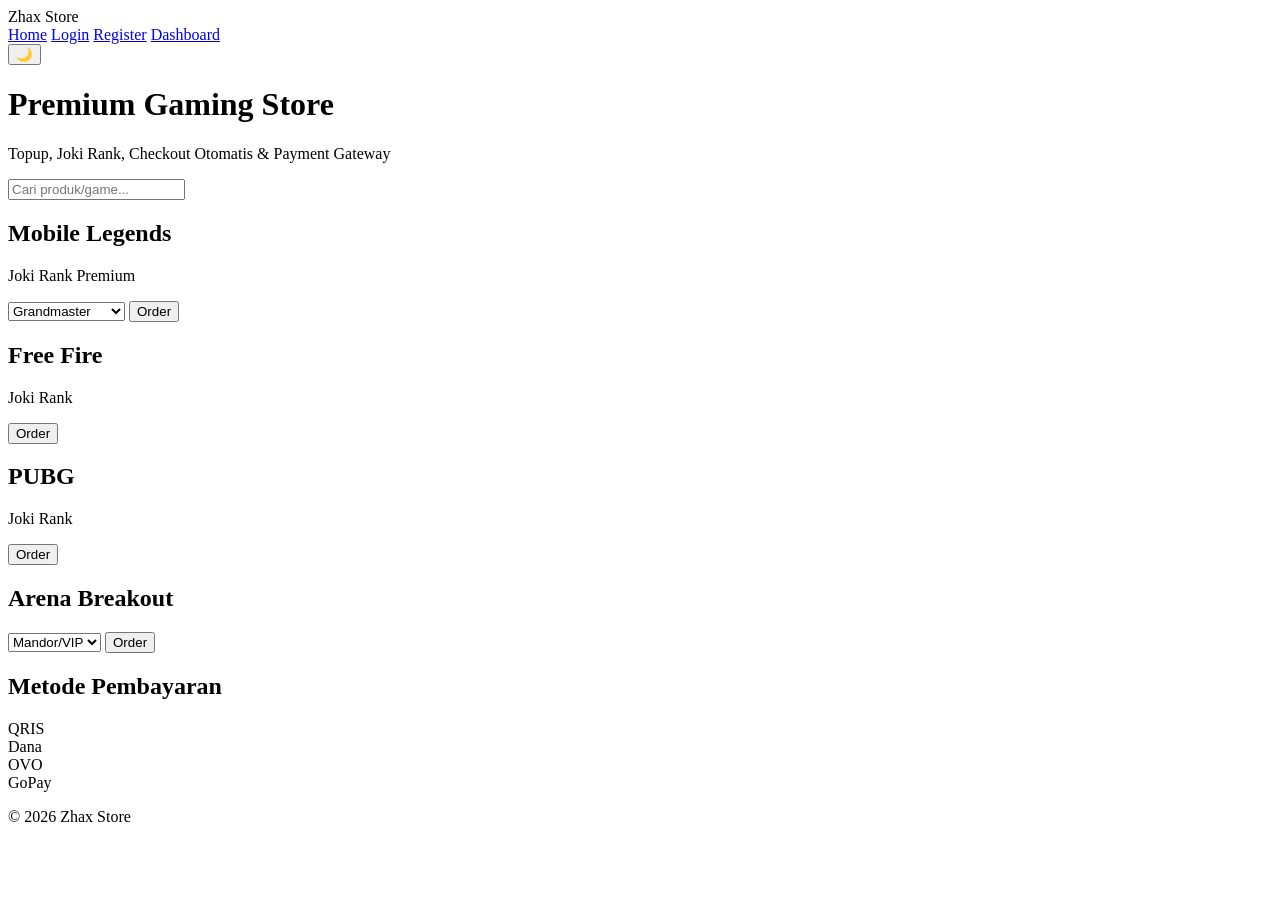
==== index.html @ ca8e63b9 "Add files via upload" ====
<!DOCTYPE html>
<html lang="id">
<head>
<meta charset="UTF-8">
<meta name="viewport" content="width=device-width, initial-scale=1.0">
<title>Zhax Store Premium</title>
<link rel="stylesheet" href="../css/style.css">
<script defer src="../js/app.js"></script>
</head>
<body>
<nav>
<div class="logo">Zhax Store</div>
<div>
<a href="index.html">Home</a>
<a href="login.html">Login</a>
<a href="register.html">Register</a>
<a href="dashboard.html">Dashboard</a>
</div>
<button id="themeToggle">🌙</button>
</nav>

<header class="hero">
<h1>Premium Gaming Store</h1>
<p>Topup, Joki Rank, Checkout Otomatis & Payment Gateway</p>
<input type="text" id="searchInput" placeholder="Cari produk/game...">
</header>

<section class="grid" id="productGrid">

<div class="card">
<h2>Mobile Legends</h2>
<p>Joki Rank Premium</p>
<select>
<option>Grandmaster</option>
<option>Epic</option>
<option>Legend</option>
<option>Mythic</option>
<option>Mythic Honor</option>
<option>Mythic Glory</option>
<option>Mythic Immortal</option>
</select>
<button onclick="orderWA('Mobile Legend')">Order</button>
</div>

<div class="card">
<h2>Free Fire</h2>
<p>Joki Rank</p>
<button onclick="orderWA('Free Fire')">Order</button>
</div>

<div class="card">
<h2>PUBG</h2>
<p>Joki Rank</p>
<button onclick="orderWA('PUBG')">Order</button>
</div>

<div class="card">
<h2>Arena Breakout</h2>
<select>
<option>Mandor/VIP</option>
<option>Value</option>
<option>Koen</option>
</select>
<button onclick="orderWA('Arena Breakout')">Order</button>
</div>

</section>

<section class="payments">
<h2>Metode Pembayaran</h2>
<div class="payment-list">
<div>QRIS</div>
<div>Dana</div>
<div>OVO</div>
<div>GoPay</div>
</div>
</section>

<footer>
<p>© 2026 Zhax Store</p>
</footer>

</body>
</html>
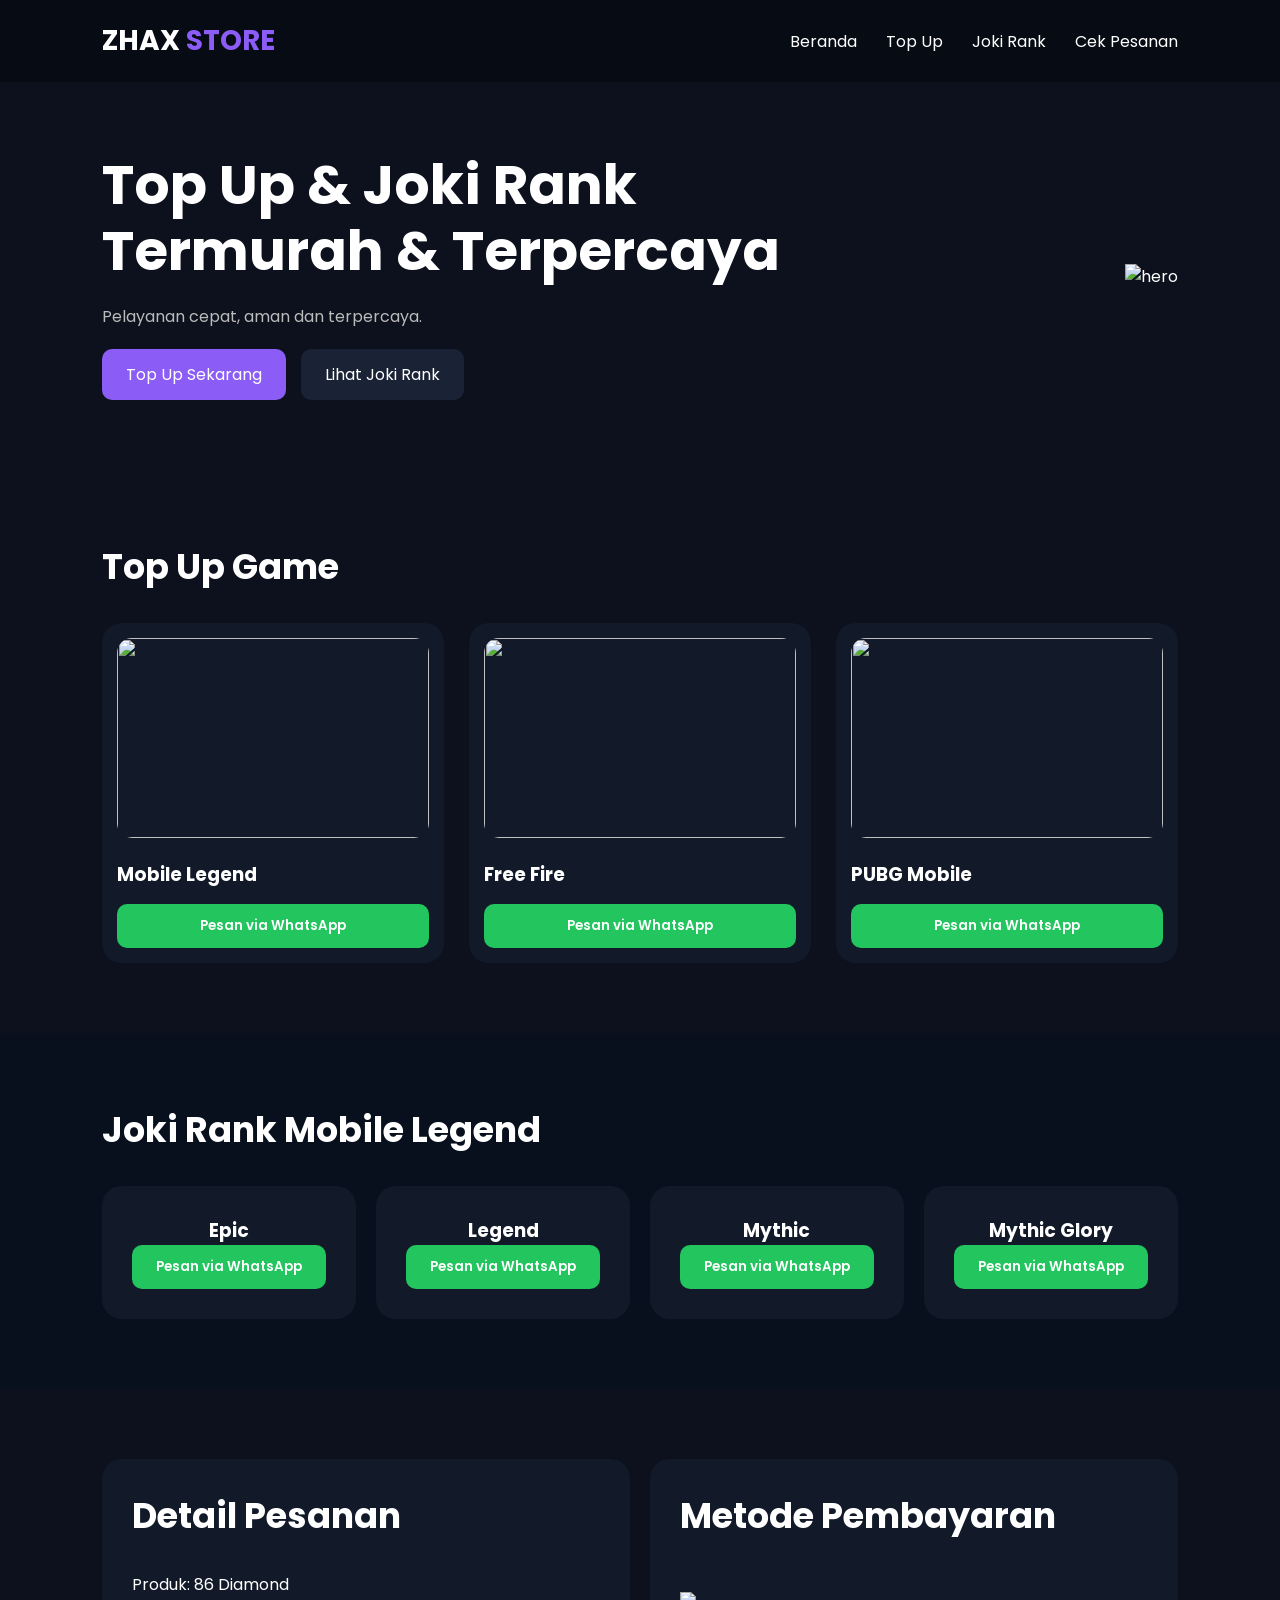
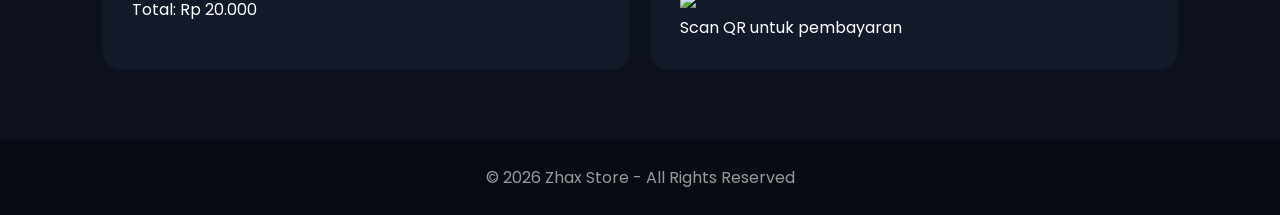
==== commit ec2be968: "Add files via upload" ====
--- a/index.html
+++ b/index.html
@@ -1,84 +1,108 @@
 <!DOCTYPE html>
 <html lang="id">
 <head>
-<meta charset="UTF-8">
-<meta name="viewport" content="width=device-width, initial-scale=1.0">
-<title>Zhax Store Premium</title>
-<link rel="stylesheet" href="../css/style.css">
-<script defer src="../js/app.js"></script>
+  <meta charset="UTF-8" />
+  <meta name="viewport" content="width=device-width, initial-scale=1.0"/>
+  <title>Zhax Store</title>
+  <link rel="stylesheet" href="style.css"/>
+  <link rel="preconnect" href="https://fonts.googleapis.com">
+  <link href="https://fonts.googleapis.com/css2?family=Poppins:wght@300;400;500;600;700&display=swap" rel="stylesheet">
 </head>
 <body>
-<nav>
-<div class="logo">Zhax Store</div>
-<div>
-<a href="index.html">Home</a>
-<a href="login.html">Login</a>
-<a href="register.html">Register</a>
-<a href="dashboard.html">Dashboard</a>
-</div>
-<button id="themeToggle">🌙</button>
-</nav>
 
-<header class="hero">
-<h1>Premium Gaming Store</h1>
-<p>Topup, Joki Rank, Checkout Otomatis & Payment Gateway</p>
-<input type="text" id="searchInput" placeholder="Cari produk/game...">
+<header>
+  <div class="logo">ZHAX <span>STORE</span></div>
+  <nav>
+    <a href="#">Beranda</a>
+    <a href="#topup">Top Up</a>
+    <a href="#joki">Joki Rank</a>
+    <a href="#pesan">Cek Pesanan</a>
+  </nav>
 </header>
 
-<section class="grid" id="productGrid">
+<section class="hero">
+  <div class="hero-text">
+    <h1>Top Up & Joki Rank<br>Termurah & Terpercaya</h1>
+    <p>Pelayanan cepat, aman dan terpercaya.</p>
+    <div class="btn-group">
+      <a class="btn primary" href="#topup">Top Up Sekarang</a>
+      <a class="btn" href="#joki">Lihat Joki Rank</a>
+    </div>
+  </div>
 
-<div class="card">
-<h2>Mobile Legends</h2>
-<p>Joki Rank Premium</p>
-<select>
-<option>Grandmaster</option>
-<option>Epic</option>
-<option>Legend</option>
-<option>Mythic</option>
-<option>Mythic Honor</option>
-<option>Mythic Glory</option>
-<option>Mythic Immortal</option>
-</select>
-<button onclick="orderWA('Mobile Legend')">Order</button>
-</div>
-
-<div class="card">
-<h2>Free Fire</h2>
-<p>Joki Rank</p>
-<button onclick="orderWA('Free Fire')">Order</button>
-</div>
-
-<div class="card">
-<h2>PUBG</h2>
-<p>Joki Rank</p>
-<button onclick="orderWA('PUBG')">Order</button>
-</div>
-
-<div class="card">
-<h2>Arena Breakout</h2>
-<select>
-<option>Mandor/VIP</option>
-<option>Value</option>
-<option>Koen</option>
-</select>
-<button onclick="orderWA('Arena Breakout')">Order</button>
-</div>
-
+  <div class="hero-img">
+    <img src="https://i.ibb.co/Jt7RZL4/mlbb.png" alt="hero">
+  </div>
 </section>
 
-<section class="payments">
-<h2>Metode Pembayaran</h2>
-<div class="payment-list">
-<div>QRIS</div>
-<div>Dana</div>
-<div>OVO</div>
-<div>GoPay</div>
-</div>
+<section id="topup" class="section">
+  <h2>Top Up Game</h2>
+
+  <div class="cards">
+    <div class="card">
+      <img src="https://i.ibb.co/Jt7RZL4/mlbb.png">
+      <h3>Mobile Legend</h3>
+      <button onclick="orderWA('Top Up Mobile Legend 86 Diamond - Rp 20.000')">Pesan via WhatsApp</button>
+    </div>
+
+    <div class="card">
+      <img src="https://i.ibb.co/TM1g4D6/freefire.jpg">
+      <h3>Free Fire</h3>
+      <button onclick="orderWA('Top Up Free Fire 140 Diamond - Rp 25.000')">Pesan via WhatsApp</button>
+    </div>
+
+    <div class="card">
+      <img src="https://i.ibb.co/0Y7J0xQ/pubg.jpg">
+      <h3>PUBG Mobile</h3>
+      <button onclick="orderWA('Top Up PUBG UC 60 - Rp 15.000')">Pesan via WhatsApp</button>
+    </div>
+  </div>
+</section>
+
+<section id="joki" class="section dark">
+  <h2>Joki Rank Mobile Legend</h2>
+
+  <div class="rank-grid">
+    <div class="rank-box">
+      <h3>Epic</h3>
+      <button onclick="orderWA('Joki Rank Epic Mobile Legend')">Pesan via WhatsApp</button>
+    </div>
+
+    <div class="rank-box">
+      <h3>Legend</h3>
+      <button onclick="orderWA('Joki Rank Legend Mobile Legend')">Pesan via WhatsApp</button>
+    </div>
+
+    <div class="rank-box">
+      <h3>Mythic</h3>
+      <button onclick="orderWA('Joki Rank Mythic Mobile Legend')">Pesan via WhatsApp</button>
+    </div>
+
+    <div class="rank-box">
+      <h3>Mythic Glory</h3>
+      <button onclick="orderWA('Joki Rank Mythic Glory Mobile Legend')">Pesan via WhatsApp</button>
+    </div>
+  </div>
+</section>
+
+<section class="section payment" id="pesan">
+  <div class="payment-box">
+    <h2>Detail Pesanan</h2>
+    <p>Produk: 86 Diamond</p>
+    <p>Total: Rp 20.000</p>
+  </div>
+
+  <div class="payment-box">
+    <h2>Metode Pembayaran</h2>
+    <img class="qr" src="https://api.qrserver.com/v1/create-qr-code/?size=200x200&data=ZHAXSTORE"/>
+    <p>Scan QR untuk pembayaran</p>
+  </div>
 </section>
 
 <footer>
-<p>© 2026 Zhax Store</p>
+  <p>© 2026 Zhax Store - All Rights Reserved</p>
 </footer>
 
+<script src="script.js"></script>
 </body>
 </html>
--- a/style.css
+++ b/style.css
@@ -0,0 +1,187 @@
+*{
+  margin:0;
+  padding:0;
+  box-sizing:border-box;
+  font-family:'Poppins',sans-serif;
+}
+
+body{
+  background:#0c111d;
+  color:white;
+}
+
+header{
+  display:flex;
+  justify-content:space-between;
+  align-items:center;
+  padding:20px 8%;
+  background:#070b13;
+  position:sticky;
+  top:0;
+  z-index:100;
+}
+
+.logo{
+  font-size:28px;
+  font-weight:700;
+}
+
+.logo span{
+  color:#8b5cf6;
+}
+
+nav a{
+  color:white;
+  text-decoration:none;
+  margin-left:25px;
+  transition:0.3s;
+}
+
+nav a:hover{
+  color:#8b5cf6;
+}
+
+.hero{
+  display:flex;
+  align-items:center;
+  justify-content:space-between;
+  padding:70px 8%;
+  gap:40px;
+}
+
+.hero-text h1{
+  font-size:55px;
+  line-height:1.2;
+}
+
+.hero-text p{
+  margin:20px 0;
+  color:#bbb;
+}
+
+.hero-img img{
+  width:500px;
+  max-width:100%;
+}
+
+.btn-group{
+  display:flex;
+  gap:15px;
+}
+
+.btn{
+  padding:13px 24px;
+  border-radius:10px;
+  text-decoration:none;
+  background:#1a2235;
+  color:white;
+}
+
+.primary{
+  background:#8b5cf6;
+}
+
+.section{
+  padding:70px 8%;
+}
+
+.section h2{
+  margin-bottom:30px;
+  font-size:35px;
+}
+
+.cards{
+  display:grid;
+  grid-template-columns:repeat(auto-fit,minmax(250px,1fr));
+  gap:25px;
+}
+
+.card{
+  background:#121a29;
+  border-radius:20px;
+  overflow:hidden;
+  padding:15px;
+  transition:0.3s;
+}
+
+.card:hover{
+  transform:translateY(-5px);
+}
+
+.card img{
+  width:100%;
+  height:200px;
+  object-fit:cover;
+  border-radius:15px;
+}
+
+.card h3{
+  margin:15px 0;
+}
+
+button{
+  width:100%;
+  padding:12px;
+  border:none;
+  border-radius:10px;
+  background:#22c55e;
+  color:white;
+  font-weight:600;
+  cursor:pointer;
+}
+
+.dark{
+  background:#08101d;
+}
+
+.rank-grid{
+  display:grid;
+  grid-template-columns:repeat(auto-fit,minmax(220px,1fr));
+  gap:20px;
+}
+
+.rank-box{
+  background:#121a29;
+  padding:30px;
+  border-radius:20px;
+  text-align:center;
+}
+
+.payment{
+  display:grid;
+  grid-template-columns:repeat(auto-fit,minmax(300px,1fr));
+  gap:20px;
+}
+
+.payment-box{
+  background:#121a29;
+  padding:30px;
+  border-radius:20px;
+}
+
+.qr{
+  width:200px;
+  margin-top:20px;
+}
+
+footer{
+  text-align:center;
+  padding:25px;
+  background:#070b13;
+  color:#999;
+}
+
+@media(max-width:900px){
+  .hero{
+    flex-direction:column;
+  }
+
+  .hero-text h1{
+    font-size:40px;
+  }
+
+  header{
+    flex-direction:column;
+    gap:15px;
+  }
+}
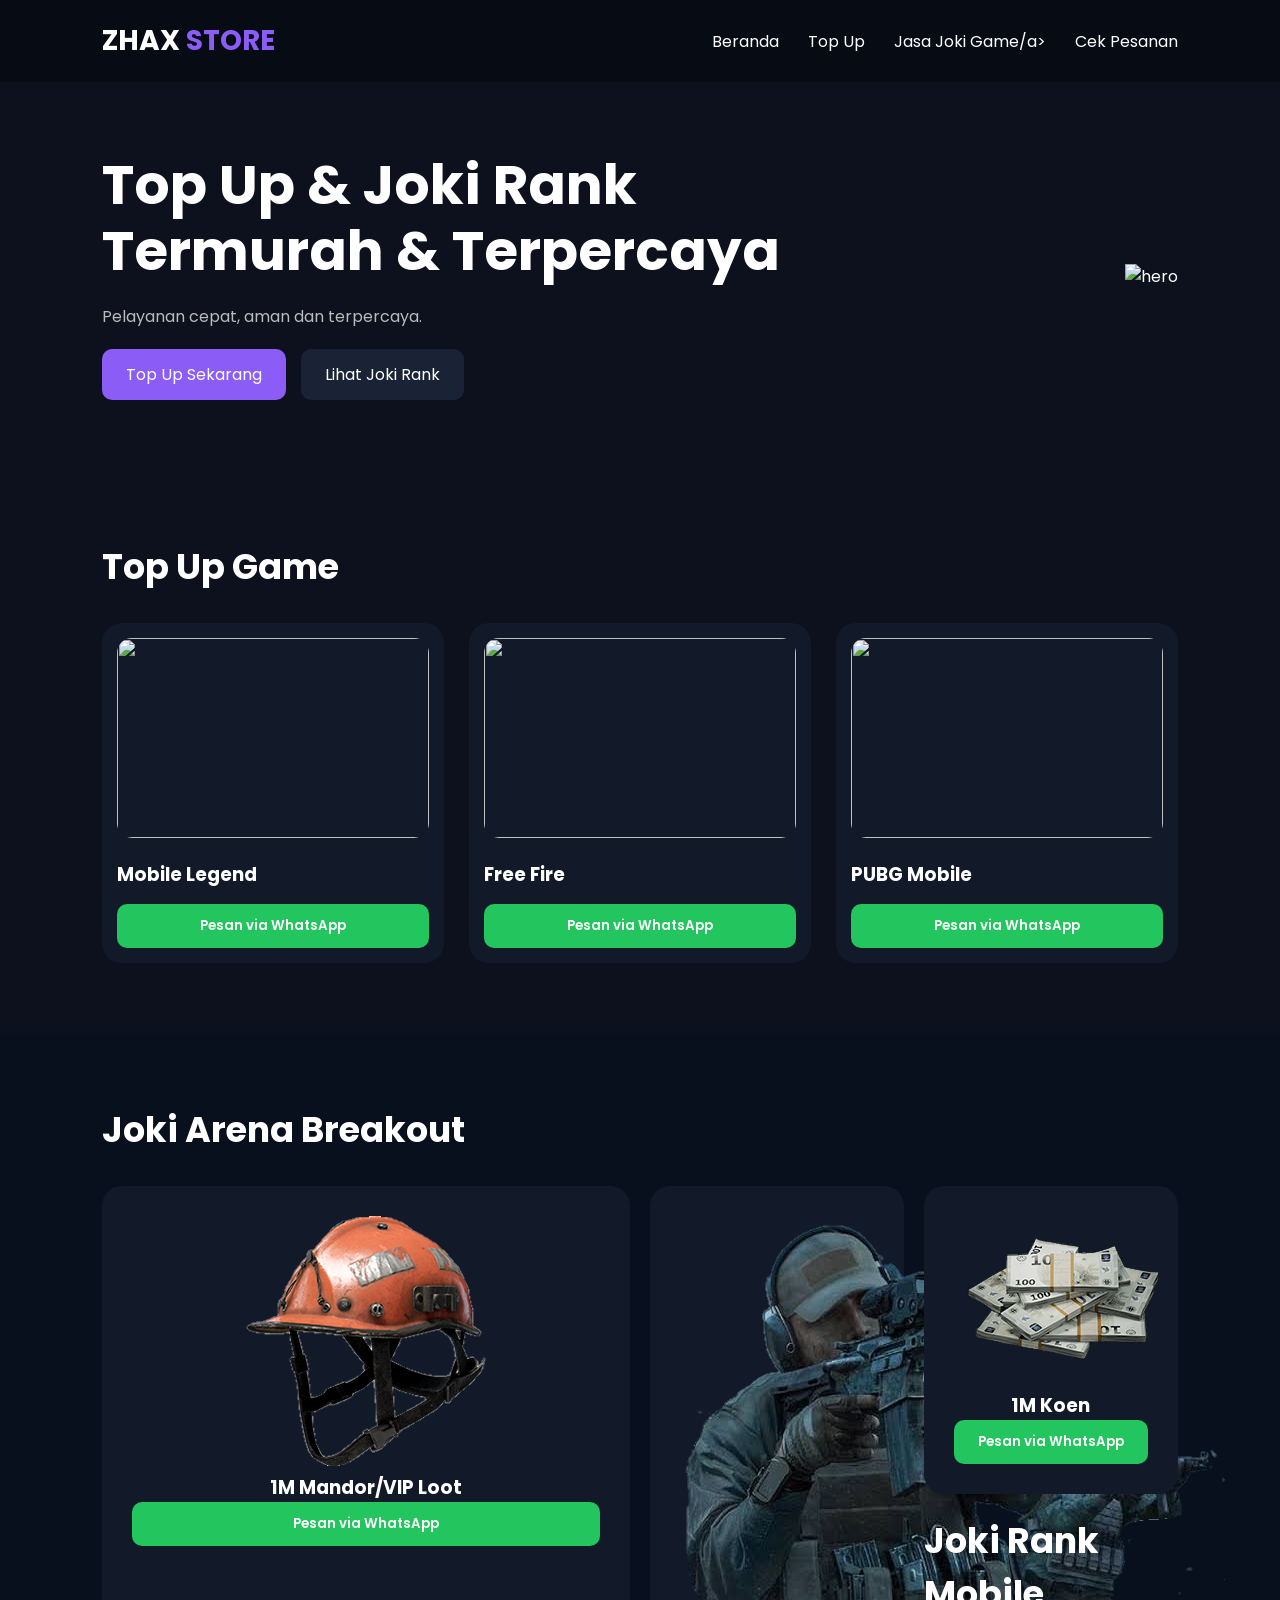
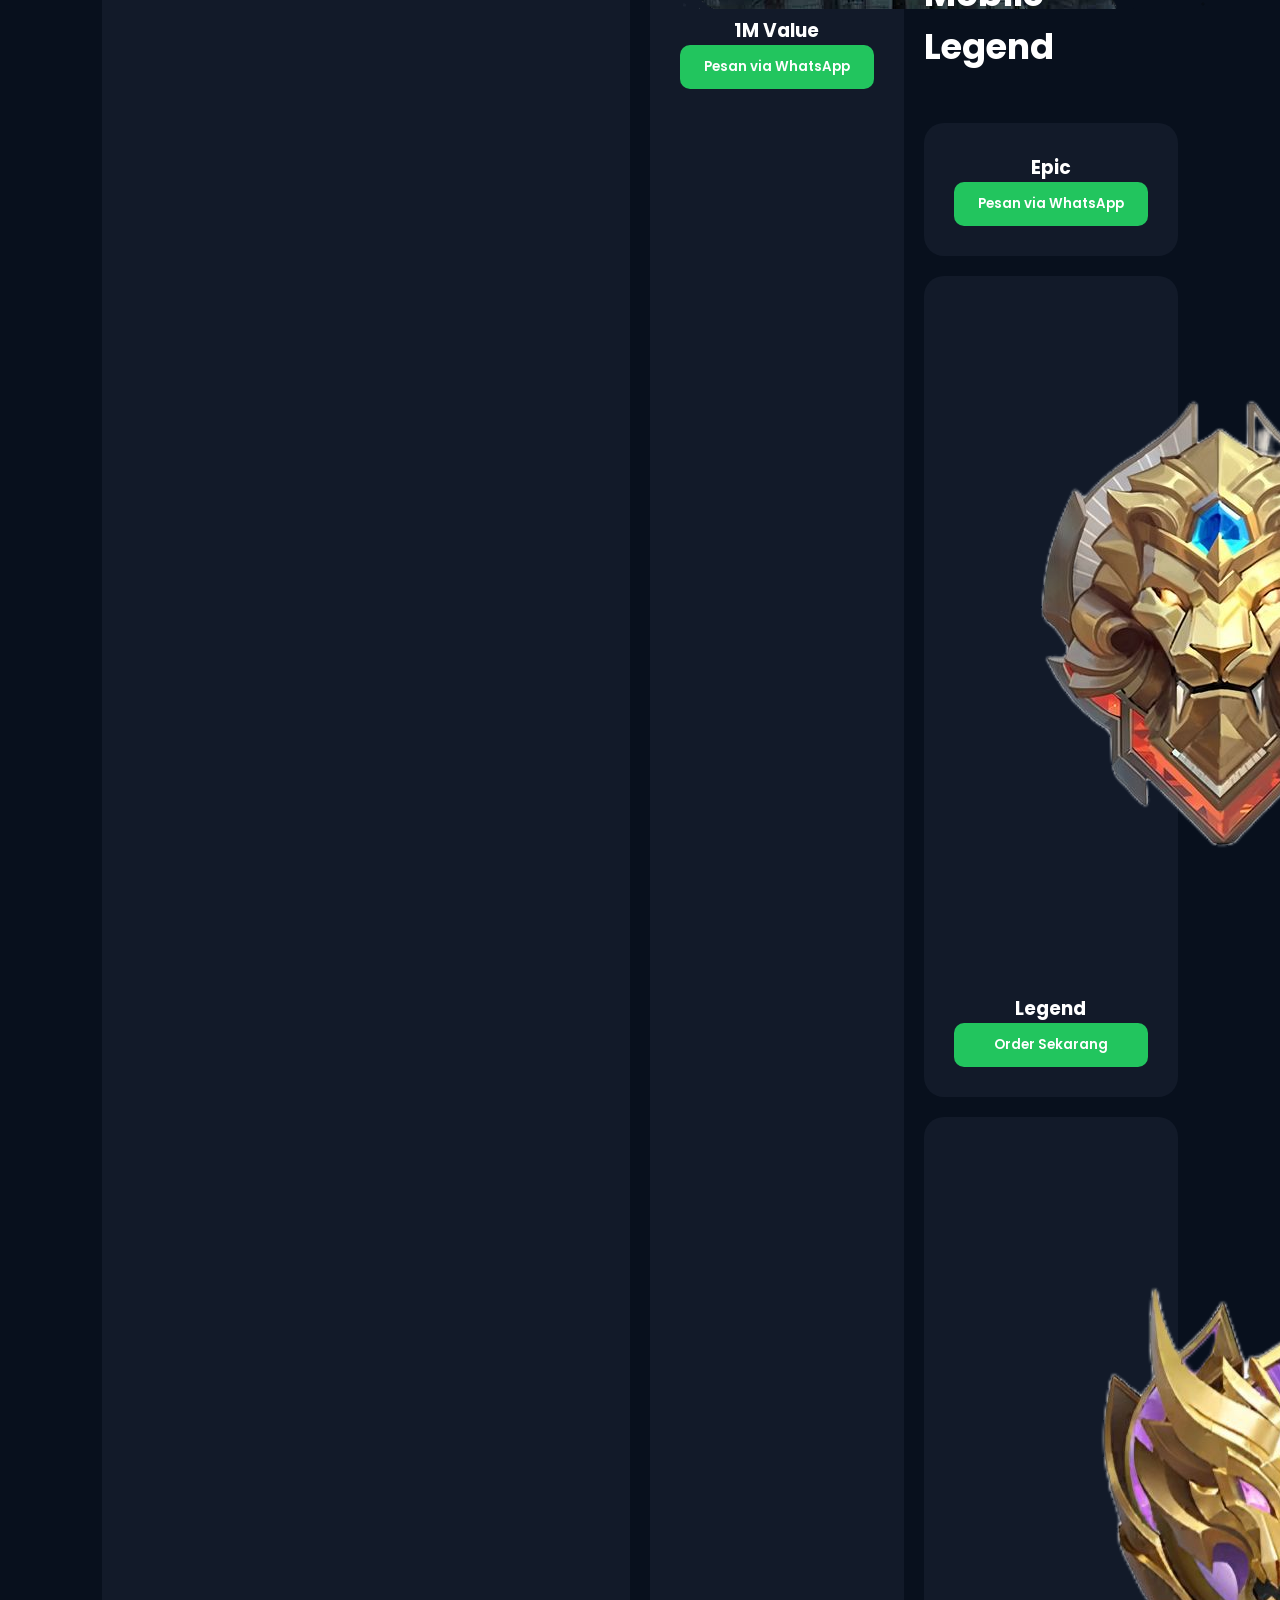
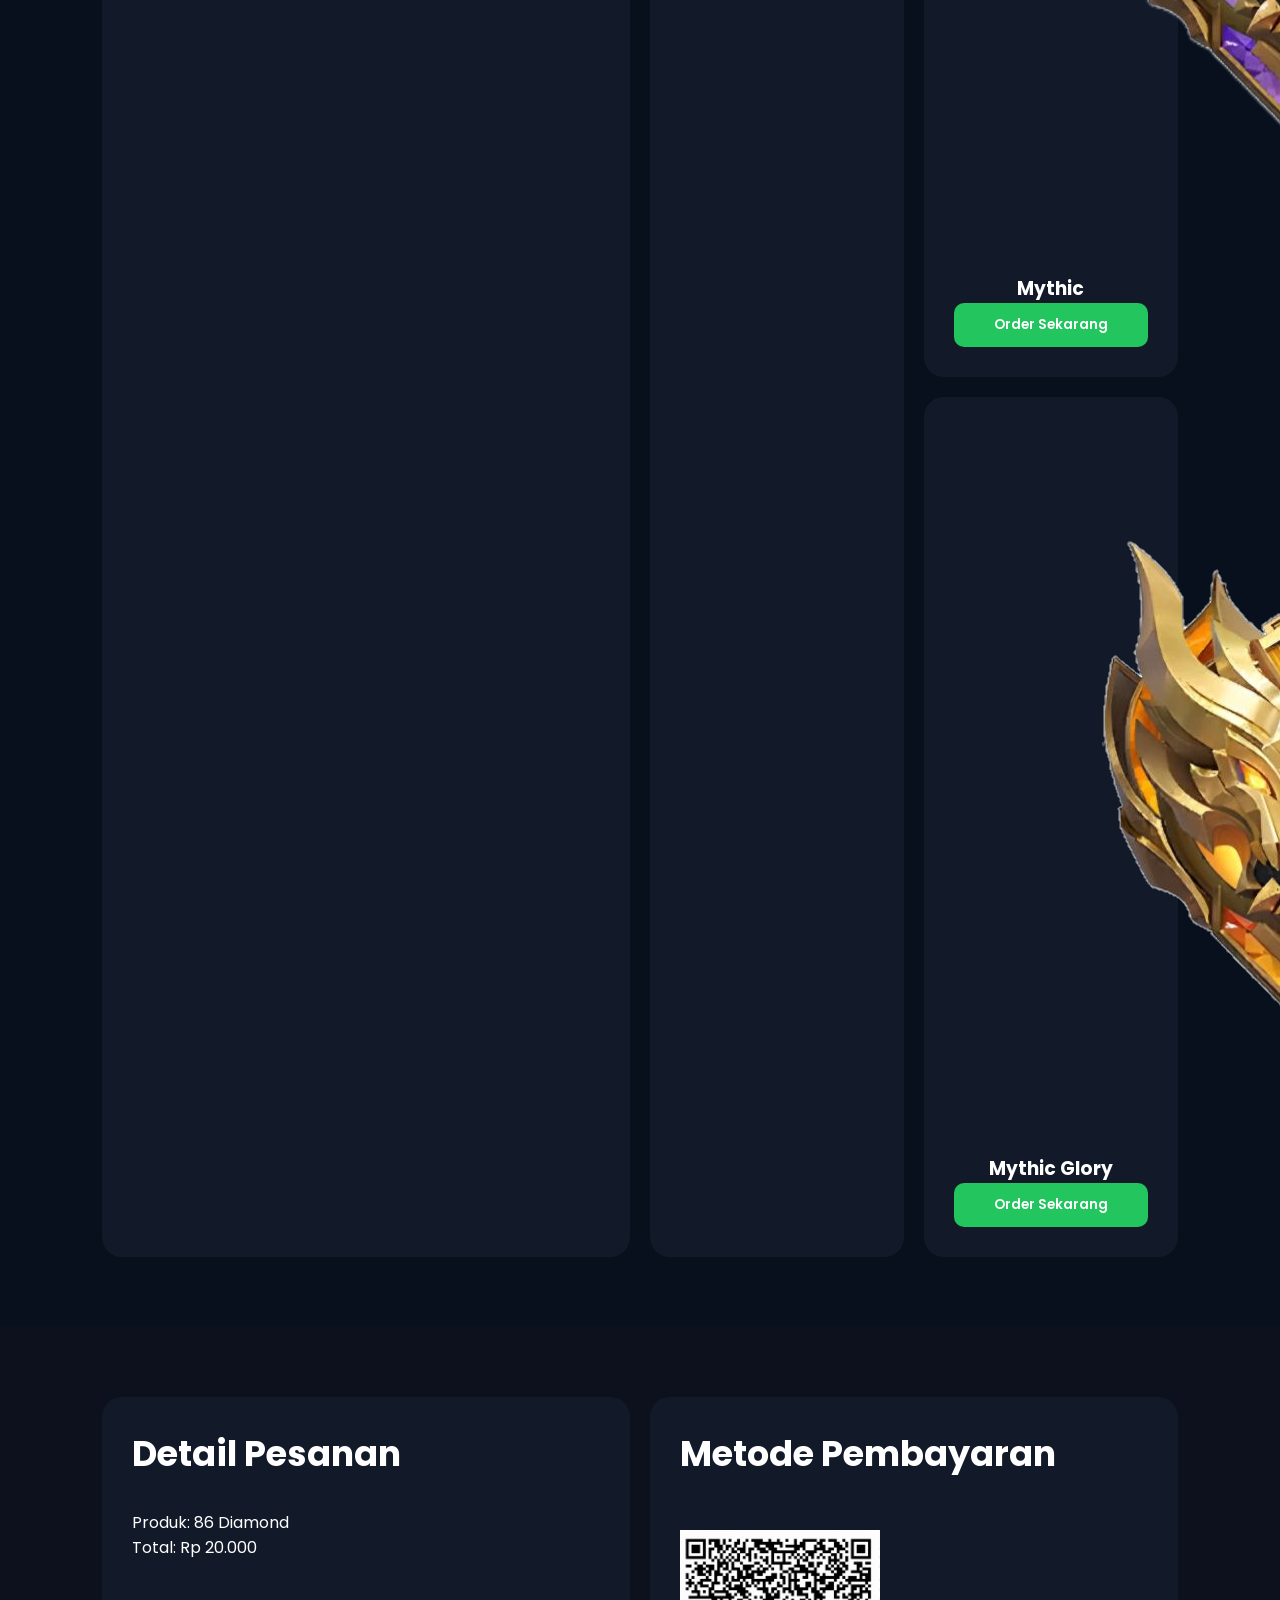
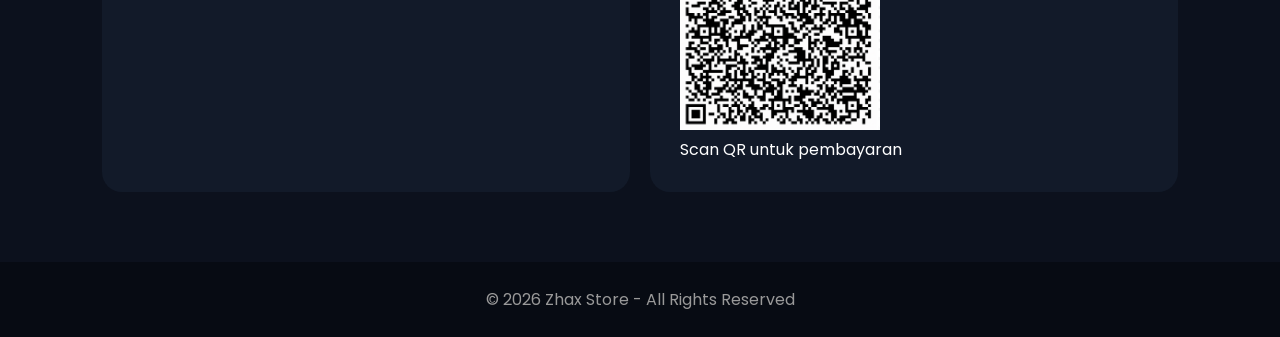
==== commit 6950fc93: "Add files via upload" ====
--- a/index.html
+++ b/index.html
@@ -15,7 +15,7 @@
   <nav>
     <a href="#">Beranda</a>
     <a href="#topup">Top Up</a>
-    <a href="#joki">Joki Rank</a>
+    <a href="#joki">Jasa Joki Game/a>
     <a href="#pesan">Cek Pesanan</a>
   </nav>
 </header>
@@ -60,6 +60,29 @@
 </section>
 
 <section id="joki" class="section dark">
+   <h2>Joki Arena Breakout</h2>
+    
+ <div class="rank-grid">
+    <div class="rank-box">
+       <img src="mandor.png" alt="Joki Epic" class="rank-img">
+      <h3>1M Mandor/VIP Loot</h3>
+      <button onclick="orderWA('Joki 1M Mandor/VIP Loot')">Pesan via WhatsApp</button>
+    </div>
+
+  <div class="rank-grid">
+     <div class="rank-box">
+      <img src="value.png" alt="Joki Epic" class="rank-img">
+      <h3>1M Value</h3>
+      <button onclick="orderWA('Joki 1M Value Arena Breakout')">Pesan via WhatsApp</button>
+    </div>
+    
+      <div class="rank-grid">
+      <div class="rank-box">
+       <img src="koen.png" alt="Joki Epic" class="rank-img">
+      <h3>1M Koen</h3>
+      <button onclick="orderWA('Joki 1M Koen Arena Breakout')">Pesan via WhatsApp</button>
+    </div>
+
   <h2>Joki Rank Mobile Legend</h2>
 
   <div class="rank-grid">
@@ -68,21 +91,32 @@
       <button onclick="orderWA('Joki Rank Epic Mobile Legend')">Pesan via WhatsApp</button>
     </div>
 
+    <div class="rank-grid">
     <div class="rank-box">
-      <h3>Legend</h3>
-      <button onclick="orderWA('Joki Rank Legend Mobile Legend')">Pesan via WhatsApp</button>
-    </div>
+    <img src="legend.png" alt="Joki Epic" class="rank-img">
+    <h3>Legend</h3>
+    <button onclick="orderWA('Joki Rank Legend Mobile Legends')">
+        Order Sekarang
+    </button>
+</div>
 
+    <div class="rank-grid">
     <div class="rank-box">
-      <h3>Mythic</h3>
-      <button onclick="orderWA('Joki Rank Mythic Mobile Legend')">Pesan via WhatsApp</button>
-    </div>
+    <img src="mythic.png" alt="Joki Epic" class="rank-img">
+    <h3>Mythic</h3>
+    <button onclick="orderWA('Joki Rank Mythic Mobile Legends')">
+        Order Sekarang
+    </button>
+</div>
 
+    <div class="rank-grid">
     <div class="rank-box">
-      <h3>Mythic Glory</h3>
-      <button onclick="orderWA('Joki Rank Mythic Glory Mobile Legend')">Pesan via WhatsApp</button>
-    </div>
-  </div>
+    <img src="mglory.png" alt="Joki Epic" class="rank-img">
+    <h3>Mythic Glory</h3>
+    <button onclick="orderWA('Joki Rank Mythic Glory Mobile Legends')">
+        Order Sekarang
+    </button>
+</div>
 </section>
 
 <section class="section payment" id="pesan">
@@ -94,7 +128,7 @@
 
   <div class="payment-box">
     <h2>Metode Pembayaran</h2>
-    <img class="qr" src="https://api.qrserver.com/v1/create-qr-code/?size=200x200&data=ZHAXSTORE"/>
+    <img class="qr" src="qrzhax.png"/>
     <p>Scan QR untuk pembayaran</p>
   </div>
 </section>
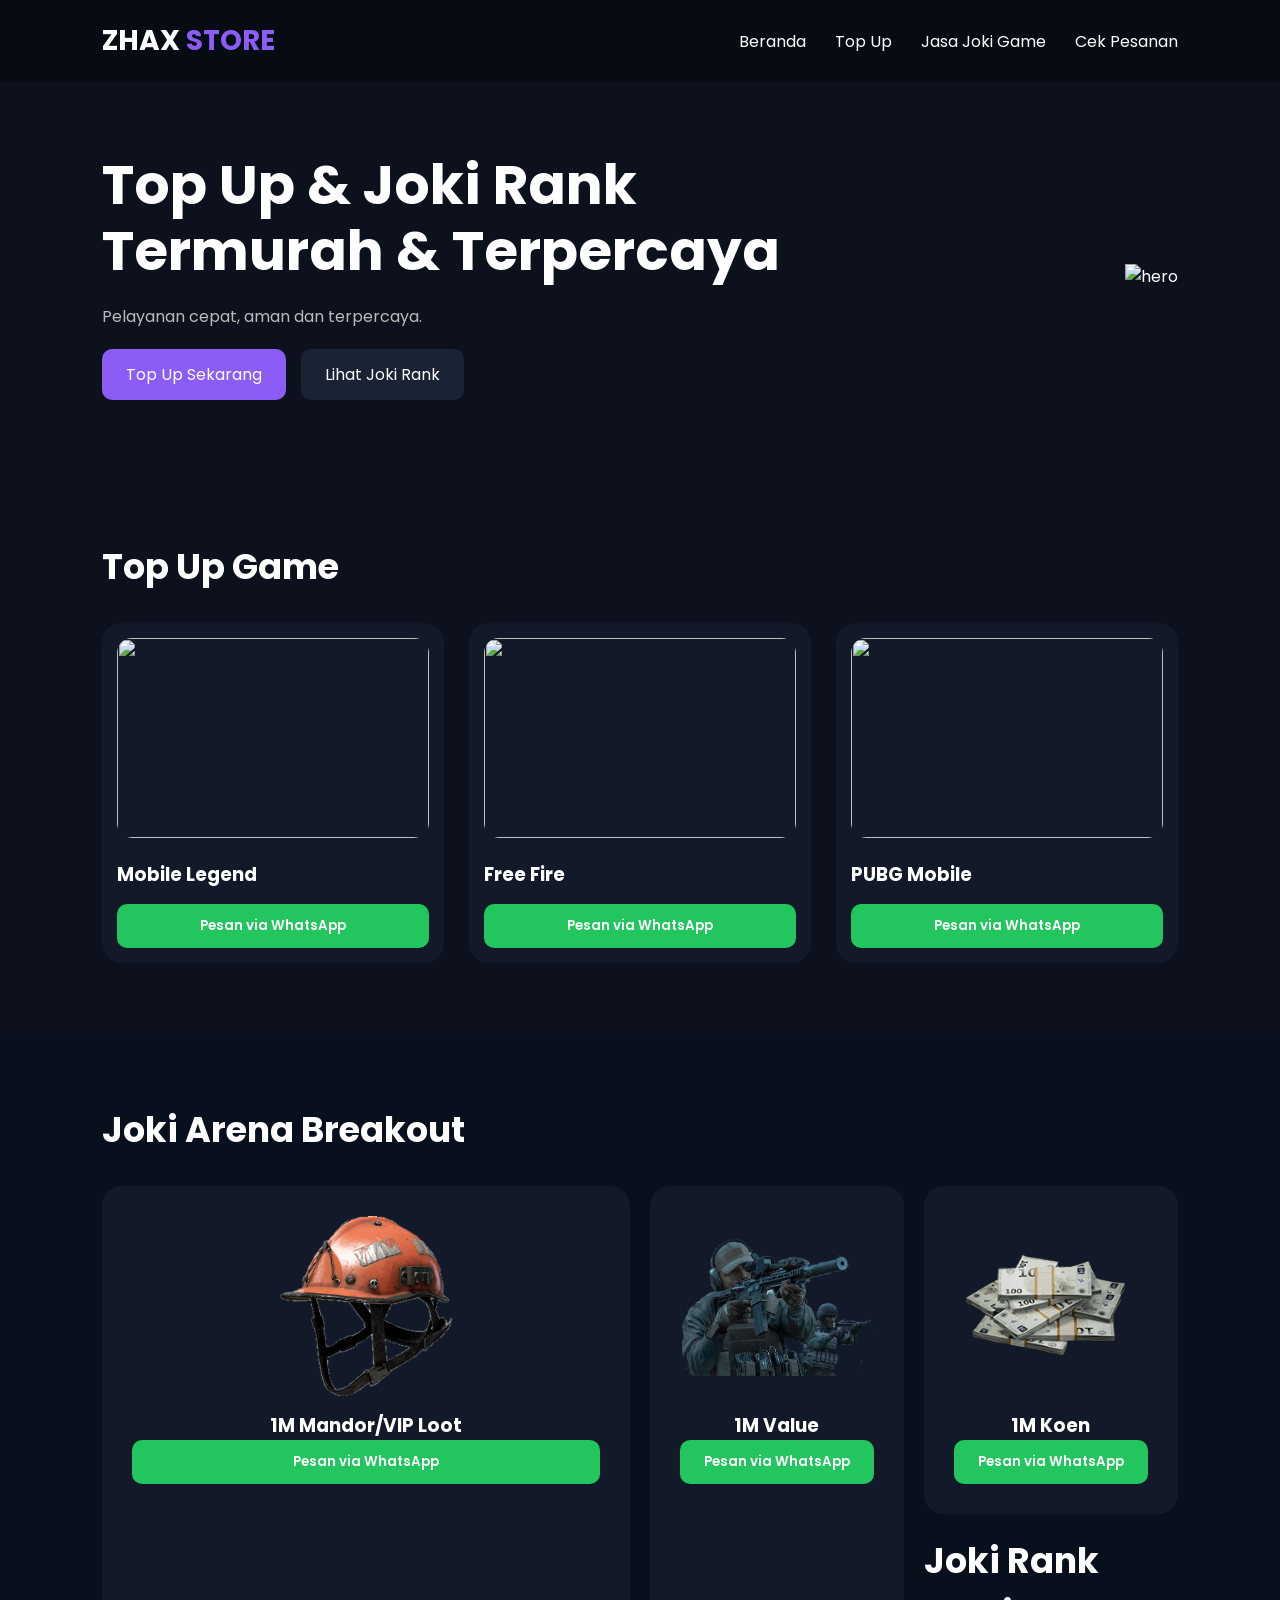
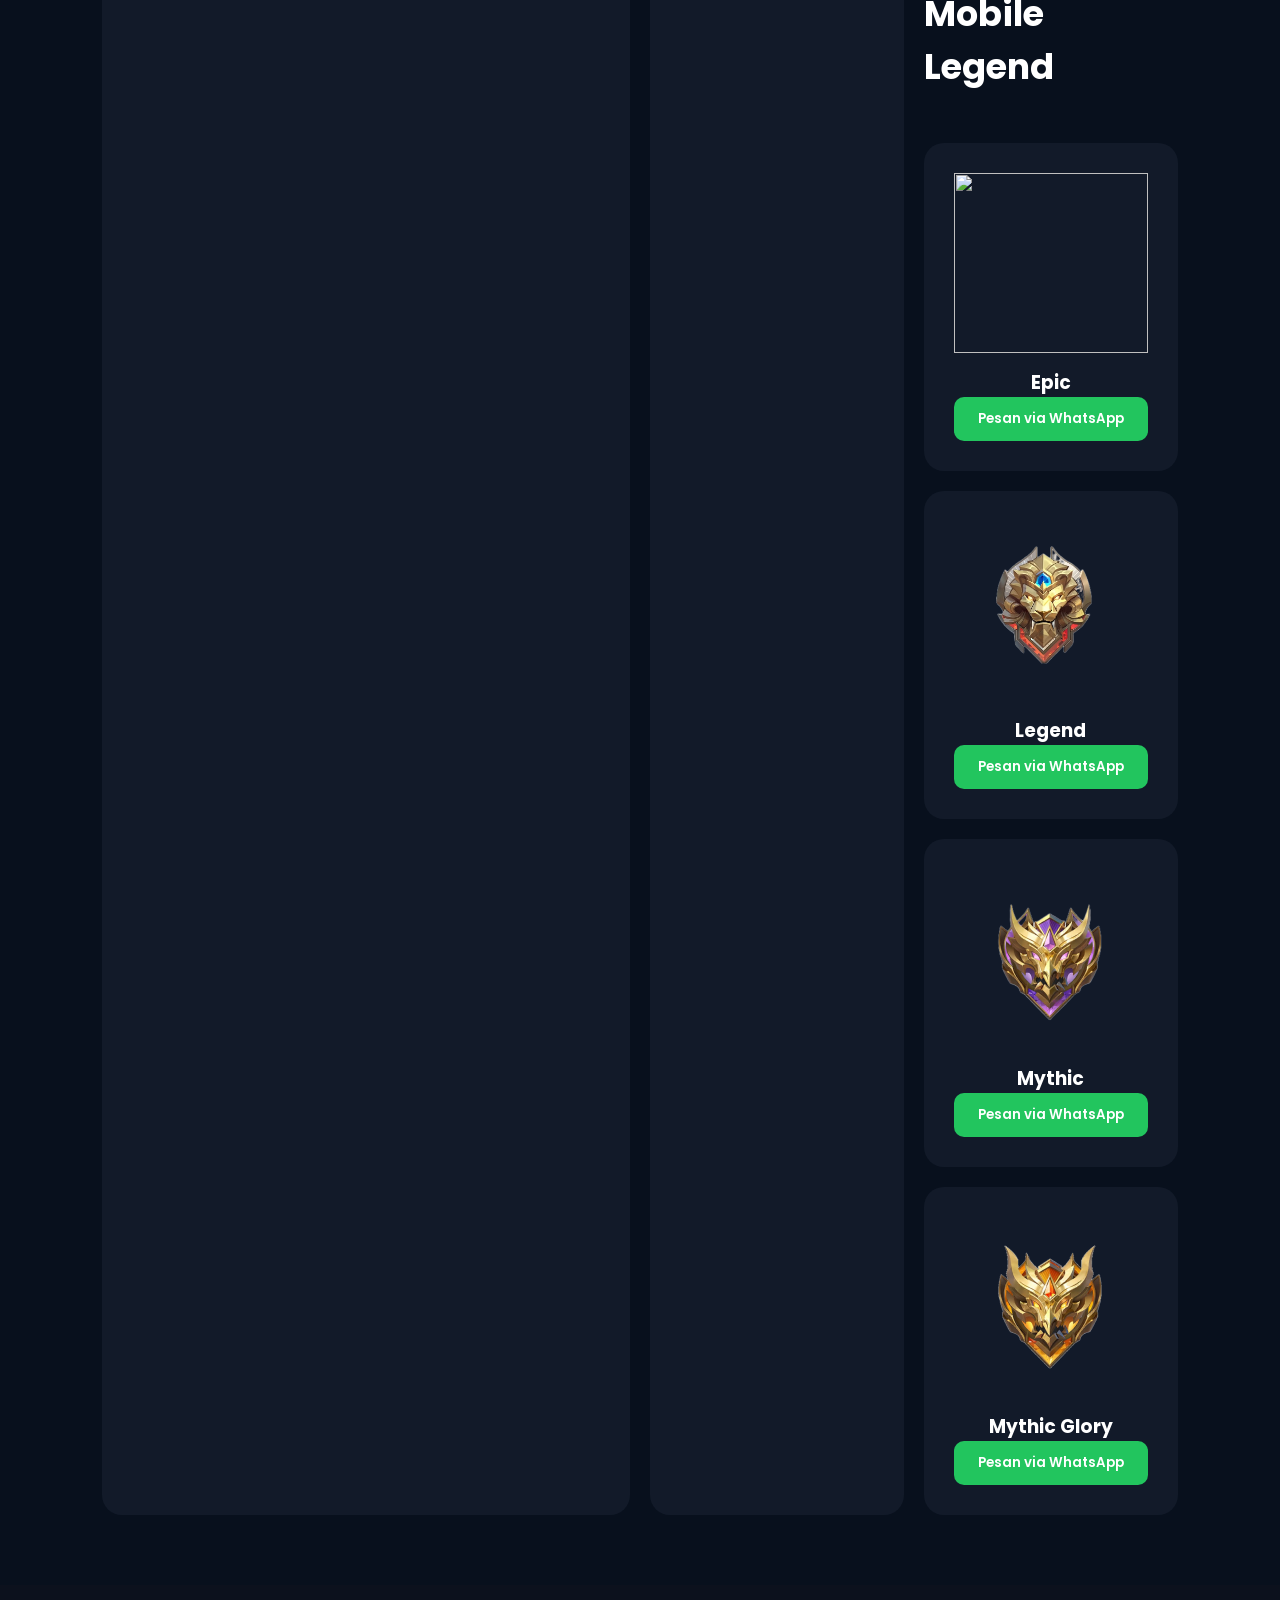
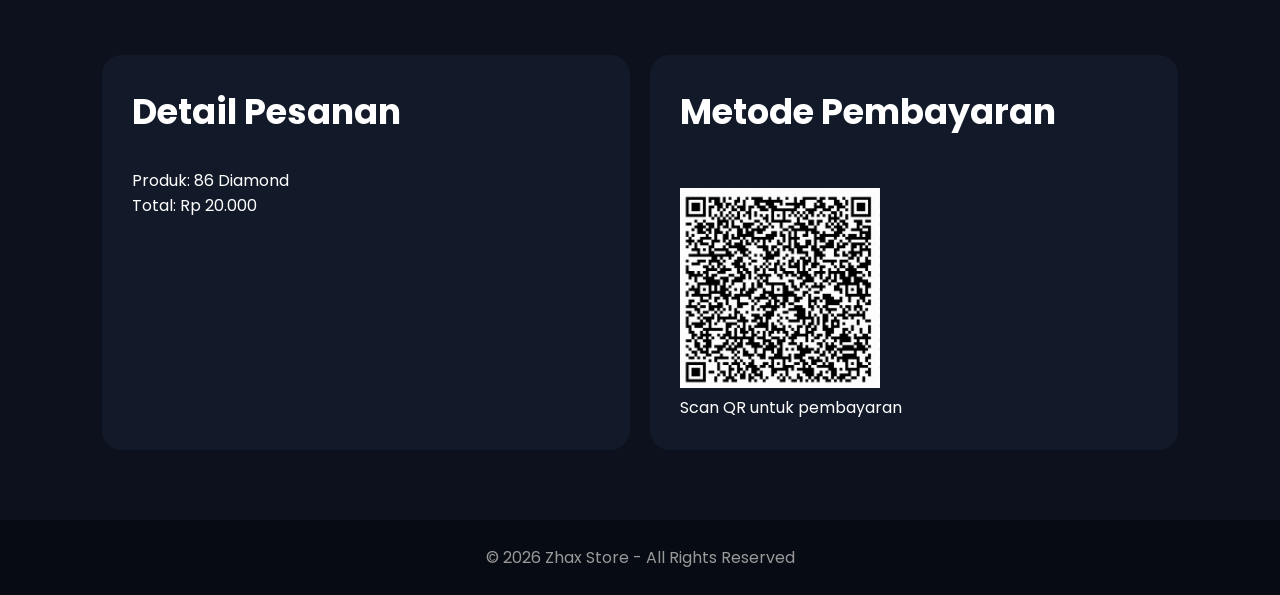
==== commit f329e963: "Add files via upload" ====
--- a/index.html
+++ b/index.html
@@ -15,7 +15,7 @@
   <nav>
     <a href="#">Beranda</a>
     <a href="#topup">Top Up</a>
-    <a href="#joki">Jasa Joki Game/a>
+    <a href="#joki">Jasa Joki Game</a>
     <a href="#pesan">Cek Pesanan</a>
   </nav>
 </header>
@@ -83,39 +83,42 @@
       <button onclick="orderWA('Joki 1M Koen Arena Breakout')">Pesan via WhatsApp</button>
     </div>
 
-  <h2>Joki Rank Mobile Legend</h2>
+<h2>Joki Rank Mobile Legend</h2>
 
-  <div class="rank-grid">
-    <div class="rank-box">
-      <h3>Epic</h3>
-      <button onclick="orderWA('Joki Rank Epic Mobile Legend')">Pesan via WhatsApp</button>
-    </div>
+<div class="rank-grid">
 
-    <div class="rank-grid">
-    <div class="rank-box">
-    <img src="legend.png" alt="Joki Epic" class="rank-img">
+  <div class="rank-box">
+    <img src="epic.png" class="rank-img">
+    <h3>Epic</h3>
+    <button onclick="orderWA('Joki Rank Epic Mobile Legends')">
+      Pesan via WhatsApp
+    </button>
+  </div>
+
+  <div class="rank-box">
+    <img src="legend.png" class="rank-img">
     <h3>Legend</h3>
     <button onclick="orderWA('Joki Rank Legend Mobile Legends')">
-        Order Sekarang
+      Pesan via WhatsApp
     </button>
-</div>
+  </div>
 
-    <div class="rank-grid">
-    <div class="rank-box">
-    <img src="mythic.png" alt="Joki Epic" class="rank-img">
+  <div class="rank-box">
+    <img src="mythic.png" class="rank-img">
     <h3>Mythic</h3>
     <button onclick="orderWA('Joki Rank Mythic Mobile Legends')">
-        Order Sekarang
+      Pesan via WhatsApp
     </button>
-</div>
+  </div>
 
-    <div class="rank-grid">
-    <div class="rank-box">
-    <img src="mglory.png" alt="Joki Epic" class="rank-img">
+  <div class="rank-box">
+    <img src="mglory.png" class="rank-img">
     <h3>Mythic Glory</h3>
     <button onclick="orderWA('Joki Rank Mythic Glory Mobile Legends')">
-        Order Sekarang
+      Pesan via WhatsApp
     </button>
+  </div>
+
 </div>
 </section>
 
--- a/style.css
+++ b/style.css
@@ -136,7 +136,7 @@
 
 .rank-grid{
   display:grid;
-  grid-template-columns:repeat(auto-fit,minmax(220px,1fr));
+  grid-template-columns:repeat(auto-fit,minmax(250px,1fr));
   gap:20px;
 }
 
@@ -145,6 +145,14 @@
   padding:30px;
   border-radius:20px;
   text-align:center;
+}
+
+.rank-img{
+  width:100%;
+  height:180px;
+  object-fit:contain;
+  display:block;
+  margin-bottom:15px;
 }
 
 .payment{
